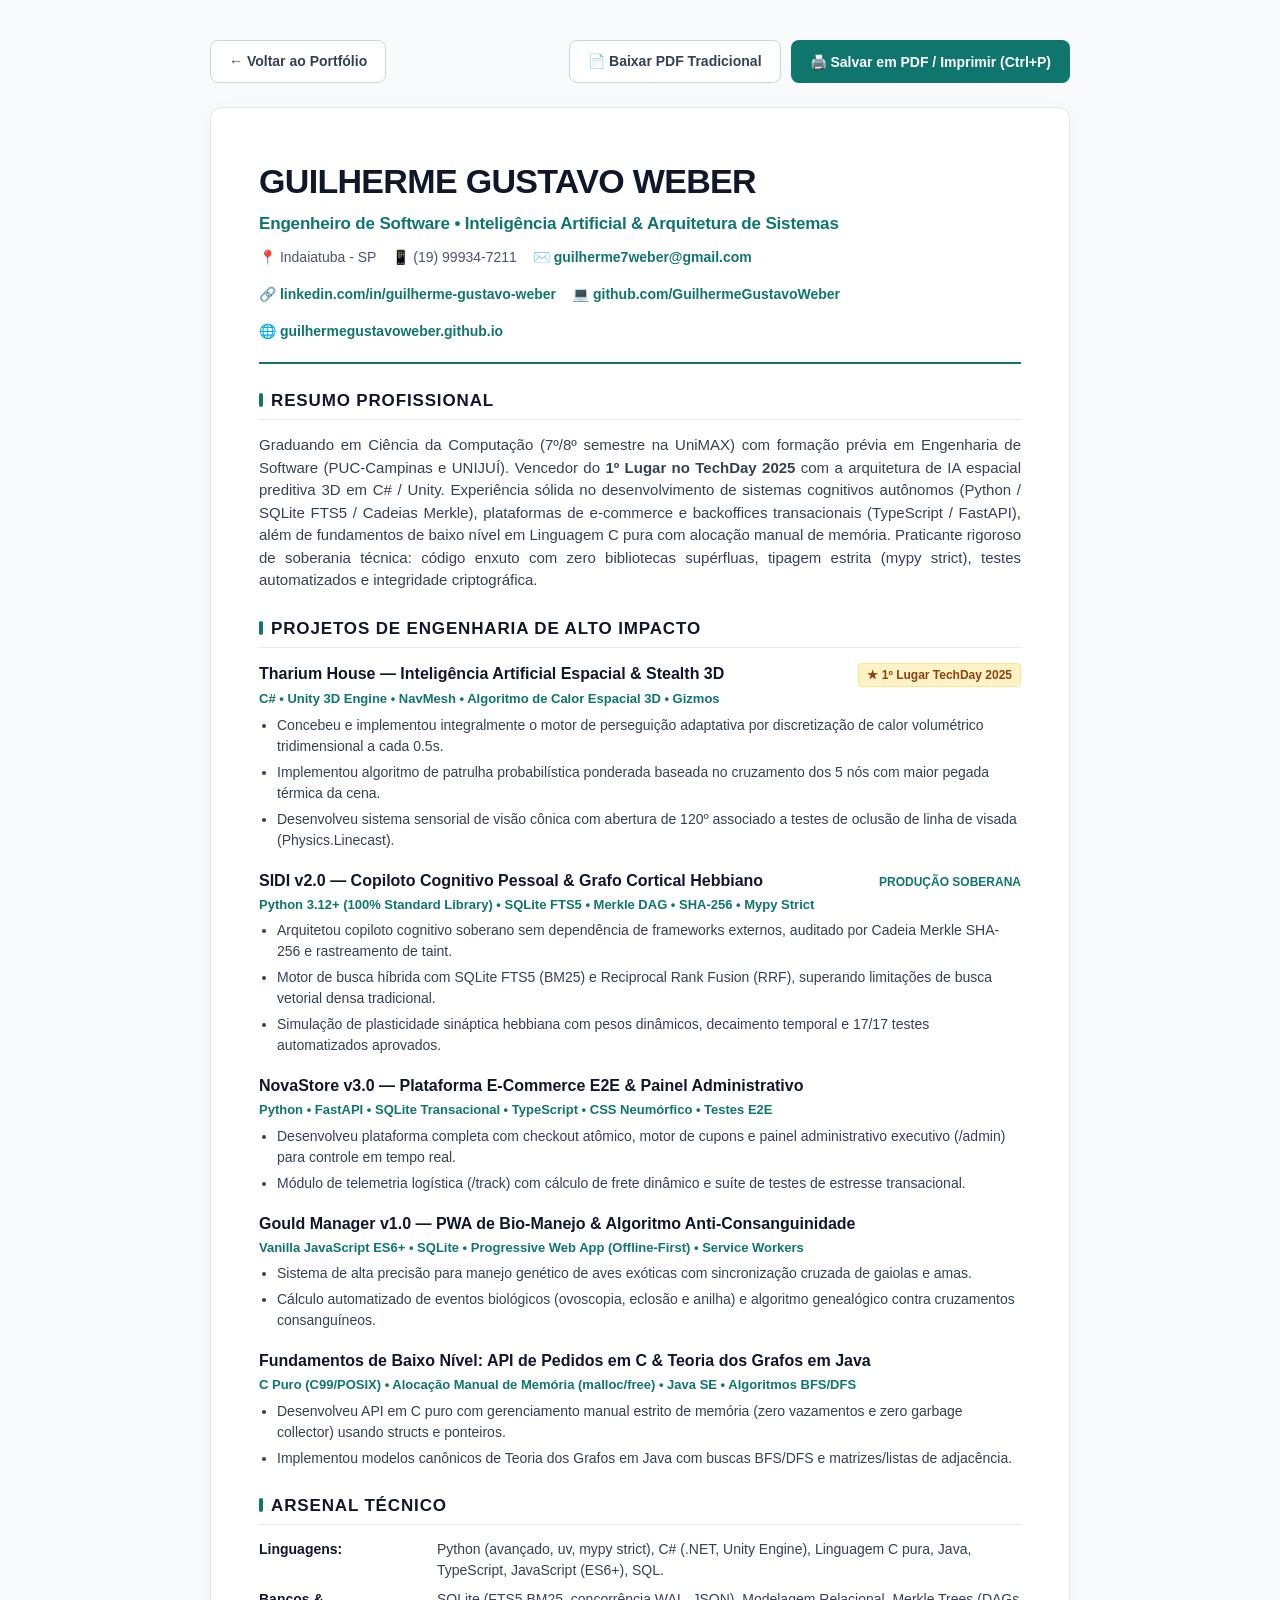
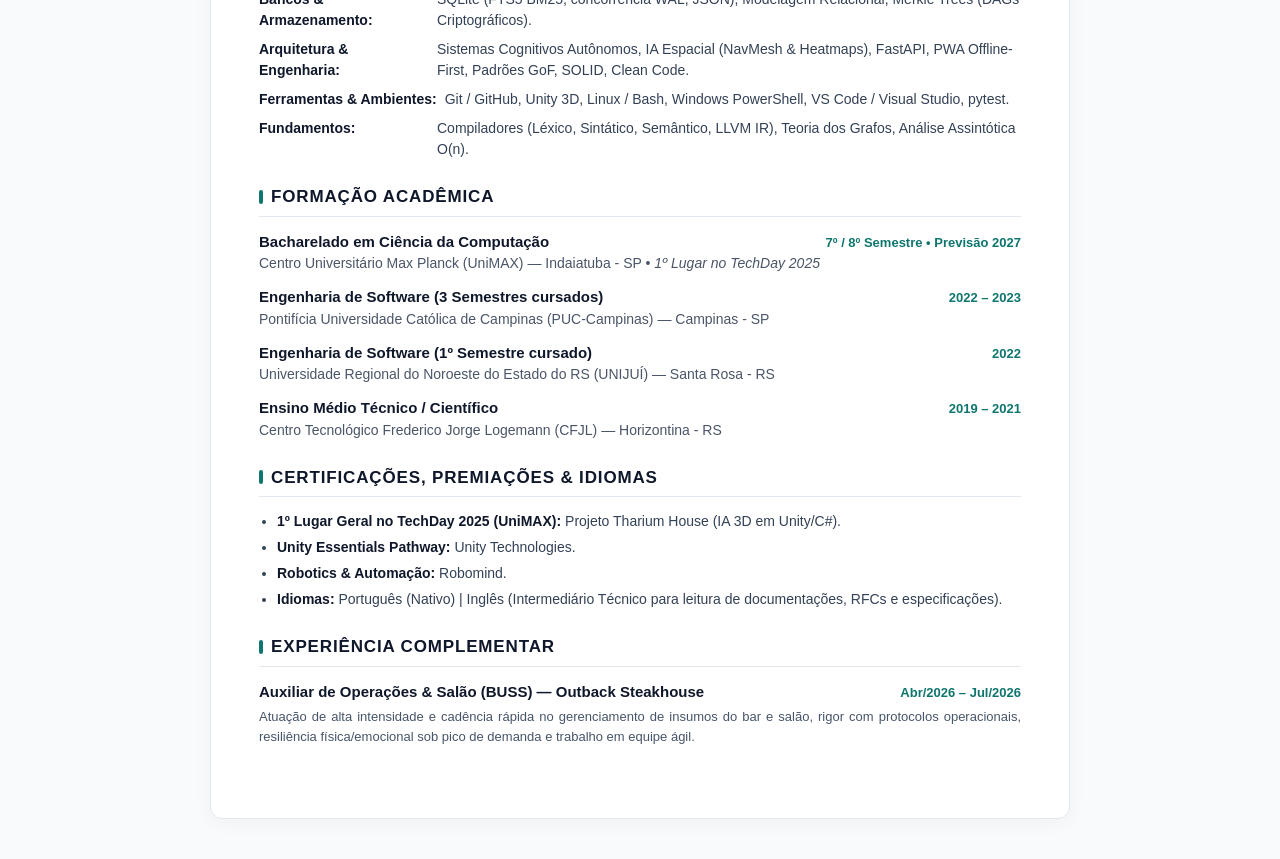
==== curriculo.html @ ae80f84c "feat(cv): alinhar dados academicos formais, adicionar curriculo A4 e dossie executivo" ====
<!DOCTYPE html>
<html lang="pt-BR">
<head>
  <meta charset="UTF-8">
  <meta name="viewport" content="width=device-width, initial-scale=1.0">
  <title>Currículo Técnico — Guilherme Gustavo Weber</title>
  <style>
    :root {
      --bg: #ffffff;
      --text: #1a202c;
      --text-muted: #4a5568;
      --border: #e2e8f0;
      --accent: #0f766e;
      --accent-light: #f0fdfa;
      --tag-bg: #f1f5f9;
      --tag-border: #cbd5e1;
      --tag-text: #334155;
    }

    * {
      box-sizing: border-box;
      margin: 0;
      padding: 0;
    }

    body {
      background: #f8fafc;
      color: var(--text);
      font-family: -apple-system, BlinkMacSystemFont, "Segoe UI", Roboto, "Helvetica Neue", Arial, sans-serif;
      line-height: 1.5;
      padding: 40px 20px;
    }

    .no-print-bar {
      max-width: 860px;
      margin: 0 auto 24px auto;
      display: flex;
      justify-content: space-between;
      align-items: center;
      gap: 12px;
      flex-wrap: wrap;
    }

    .btn {
      display: inline-flex;
      align-items: center;
      gap: 8px;
      padding: 10px 18px;
      border-radius: 8px;
      font-size: 0.875rem;
      font-weight: 600;
      text-decoration: none;
      cursor: pointer;
      border: 1px solid transparent;
      transition: all 0.2s ease;
    }

    .btn-primary {
      background: var(--accent);
      color: #ffffff;
    }

    .btn-primary:hover {
      background: #0d5f58;
    }

    .btn-secondary {
      background: #ffffff;
      border-color: #cbd5e1;
      color: #334155;
    }

    .btn-secondary:hover {
      background: #f1f5f9;
    }

    .cv-container {
      max-width: 860px;
      margin: 0 auto;
      background: #ffffff;
      padding: 48px;
      border-radius: 12px;
      border: 1px solid var(--border);
      box-shadow: 0 4px 20px rgba(0, 0, 0, 0.04);
    }

    header {
      border-bottom: 2px solid var(--accent);
      padding-bottom: 20px;
      margin-bottom: 24px;
    }

    h1 {
      font-size: 2.125rem;
      letter-spacing: -0.02em;
      color: #0f172a;
      font-weight: 800;
      text-transform: uppercase;
    }

    .role-title {
      font-size: 1.0625rem;
      font-weight: 700;
      color: var(--accent);
      margin-top: 4px;
      letter-spacing: -0.01em;
    }

    .contact-bar {
      display: flex;
      flex-wrap: wrap;
      gap: 16px;
      font-size: 0.875rem;
      color: var(--text-muted);
      margin-top: 10px;
    }

    .contact-bar a {
      color: var(--accent);
      text-decoration: none;
      font-weight: 600;
    }

    .contact-bar a:hover {
      text-decoration: underline;
    }

    section {
      margin-bottom: 24px;
    }

    h2 {
      font-size: 1.0625rem;
      text-transform: uppercase;
      letter-spacing: 0.05em;
      color: #0f172a;
      border-bottom: 1px solid var(--border);
      padding-bottom: 6px;
      margin-bottom: 14px;
      display: flex;
      align-items: center;
      gap: 8px;
    }

    h2::before {
      content: "";
      display: inline-block;
      width: 4px;
      height: 14px;
      background: var(--accent);
      border-radius: 2px;
    }

    p {
      font-size: 0.9375rem;
      color: #334155;
      text-align: justify;
    }

    .project-card {
      margin-bottom: 18px;
    }

    .project-card:last-child {
      margin-bottom: 0;
    }

    .project-head {
      display: flex;
      justify-content: space-between;
      align-items: baseline;
      flex-wrap: wrap;
      gap: 6px;
    }

    .project-title {
      font-size: 1rem;
      font-weight: 700;
      color: #0f172a;
    }

    .project-badge {
      font-size: 0.75rem;
      font-weight: 700;
      background: #fef3c7;
      color: #92400e;
      border: 1px solid #fde68a;
      padding: 2px 8px;
      border-radius: 4px;
    }

    .project-tech {
      font-size: 0.8125rem;
      color: var(--accent);
      font-weight: 600;
      margin-top: 2px;
      margin-bottom: 6px;
    }

    ul.bullets {
      padding-left: 18px;
      font-size: 0.875rem;
      color: #334155;
      display: flex;
      flex-direction: column;
      gap: 5px;
    }

    ul.bullets li strong {
      color: #0f172a;
    }

    .skills-block {
      display: flex;
      flex-direction: column;
      gap: 8px;
      font-size: 0.875rem;
    }

    .skills-row {
      display: flex;
      gap: 8px;
    }

    .skills-label {
      min-width: 170px;
      font-weight: 700;
      color: #0f172a;
    }

    .skills-val {
      color: #334155;
    }

    .timeline-item {
      margin-bottom: 12px;
    }

    .timeline-item:last-child {
      margin-bottom: 0;
    }

    .timeline-head {
      display: flex;
      justify-content: space-between;
      align-items: baseline;
      flex-wrap: wrap;
    }

    .timeline-title {
      font-size: 0.9375rem;
      font-weight: 700;
      color: #0f172a;
    }

    .timeline-period {
      font-size: 0.8125rem;
      font-weight: 600;
      color: var(--accent);
    }

    .timeline-sub {
      font-size: 0.875rem;
      color: var(--text-muted);
    }

    @media print {
      body {
        background: #ffffff;
        padding: 0;
      }
      .no-print-bar {
        display: none !important;
      }
      .cv-container {
        padding: 0;
        border: none;
        box-shadow: none;
        max-width: 100%;
      }
      a {
        text-decoration: none;
        color: #0f172a !important;
      }
      .project-card, .timeline-item {
        page-break-inside: avoid;
      }
    }
  </style>
</head>
<body>

  <!-- Barra de Ações (Oculta na Impressão) -->
  <div class="no-print-bar">
    <a href="index.html" class="btn btn-secondary">
      <span>← Voltar ao Portfólio</span>
    </a>
    <div style="display: flex; gap: 10px;">
      <a href="curriculo-guilherme-gustavo-weber.pdf" download class="btn btn-secondary">
        <span>📄 Baixar PDF Tradicional</span>
      </a>
      <button onclick="window.print()" class="btn btn-primary">
        <span>🖨️ Salvar em PDF / Imprimir (Ctrl+P)</span>
      </button>
    </div>
  </div>

  <main class="cv-container">
    <!-- Cabeçalho -->
    <header>
      <h1>Guilherme Gustavo Weber</h1>
      <div class="role-title">Engenheiro de Software • Inteligência Artificial & Arquitetura de Sistemas</div>
      <div class="contact-bar">
        <span>📍 Indaiatuba - SP</span>
        <span>📱 (19) 99934-7211</span>
        <span>✉️ <a href="mailto:guilherme7weber@gmail.com">guilherme7weber@gmail.com</a></span>
        <span>🔗 <a href="https://linkedin.com/in/guilherme-gustavo-weber/" target="_blank">linkedin.com/in/guilherme-gustavo-weber</a></span>
        <span>💻 <a href="https://github.com/GuilhermeGustavoWeber" target="_blank">github.com/GuilhermeGustavoWeber</a></span>
        <span>🌐 <a href="https://guilhermegustavoweber.github.io" target="_blank">guilhermegustavoweber.github.io</a></span>
      </div>
    </header>

    <!-- Resumo Técnico -->
    <section>
      <h2>Resumo Profissional</h2>
      <p>
        Graduando em Ciência da Computação (7º/8º semestre na UniMAX) com formação prévia em Engenharia de Software (PUC-Campinas e UNIJUÍ). Vencedor do <strong>1º Lugar no TechDay 2025</strong> com a arquitetura de IA espacial preditiva 3D em C# / Unity. Experiência sólida no desenvolvimento de sistemas cognitivos autônomos (Python / SQLite FTS5 / Cadeias Merkle), plataformas de e-commerce e backoffices transacionais (TypeScript / FastAPI), além de fundamentos de baixo nível em Linguagem C pura com alocação manual de memória. Praticante rigoroso de soberania técnica: código enxuto com zero bibliotecas supérfluas, tipagem estrita (mypy strict), testes automatizados e integridade criptográfica.
      </p>
    </section>

    <!-- Projetos de Destaque -->
    <section>
      <h2>Projetos de Engenharia de Alto Impacto</h2>

      <!-- 1. Tharium House -->
      <div class="project-card">
        <div class="project-head">
          <div class="project-title">Tharium House — Inteligência Artificial Espacial & Stealth 3D</div>
          <span class="project-badge">★ 1º Lugar TechDay 2025</span>
        </div>
        <div class="project-tech">C# • Unity 3D Engine • NavMesh • Algoritmo de Calor Espacial 3D • Gizmos</div>
        <ul class="bullets">
          <li>Concebeu e implementou integralmente o motor de perseguição adaptativa por discretização de calor volumétrico tridimensional a cada 0.5s.</li>
          <li>Implementou algoritmo de patrulha probabilística ponderada baseada no cruzamento dos 5 nós com maior pegada térmica da cena.</li>
          <li>Desenvolveu sistema sensorial de visão cônica com abertura de 120º associado a testes de oclusão de linha de visada (Physics.Linecast).</li>
        </ul>
      </div>

      <!-- 2. SIDI v2.0 -->
      <div class="project-card">
        <div class="project-head">
          <div class="project-title">SIDI v2.0 — Copiloto Cognitivo Pessoal & Grafo Cortical Hebbiano</div>
          <span style="font-size: 0.75rem; font-weight: 700; color: var(--accent);">PRODUÇÃO SOBERANA</span>
        </div>
        <div class="project-tech">Python 3.12+ (100% Standard Library) • SQLite FTS5 • Merkle DAG • SHA-256 • Mypy Strict</div>
        <ul class="bullets">
          <li>Arquitetou copiloto cognitivo soberano sem dependência de frameworks externos, auditado por Cadeia Merkle SHA-256 e rastreamento de taint.</li>
          <li>Motor de busca híbrida com SQLite FTS5 (BM25) e Reciprocal Rank Fusion (RRF), superando limitações de busca vetorial densa tradicional.</li>
          <li>Simulação de plasticidade sináptica hebbiana com pesos dinâmicos, decaimento temporal e 17/17 testes automatizados aprovados.</li>
        </ul>
      </div>

      <!-- 3. NovaStore v3.0 -->
      <div class="project-card">
        <div class="project-head">
          <div class="project-title">NovaStore v3.0 — Plataforma E-Commerce E2E & Painel Administrativo</div>
        </div>
        <div class="project-tech">Python • FastAPI • SQLite Transacional • TypeScript • CSS Neumórfico • Testes E2E</div>
        <ul class="bullets">
          <li>Desenvolveu plataforma completa com checkout atômico, motor de cupons e painel administrativo executivo (/admin) para controle em tempo real.</li>
          <li>Módulo de telemetria logística (/track) com cálculo de frete dinâmico e suíte de testes de estresse transacional.</li>
        </ul>
      </div>

      <!-- 4. Gould Manager v1.0 -->
      <div class="project-card">
        <div class="project-head">
          <div class="project-title">Gould Manager v1.0 — PWA de Bio-Manejo & Algoritmo Anti-Consanguinidade</div>
        </div>
        <div class="project-tech">Vanilla JavaScript ES6+ • SQLite • Progressive Web App (Offline-First) • Service Workers</div>
        <ul class="bullets">
          <li>Sistema de alta precisão para manejo genético de aves exóticas com sincronização cruzada de gaiolas e amas.</li>
          <li>Cálculo automatizado de eventos biológicos (ovoscopia, eclosão e anilha) e algoritmo genealógico contra cruzamentos consanguíneos.</li>
        </ul>
      </div>

      <!-- 5. API em C e Grafos -->
      <div class="project-card">
        <div class="project-head">
          <div class="project-title">Fundamentos de Baixo Nível: API de Pedidos em C & Teoria dos Grafos em Java</div>
        </div>
        <div class="project-tech">C Puro (C99/POSIX) • Alocação Manual de Memória (malloc/free) • Java SE • Algoritmos BFS/DFS</div>
        <ul class="bullets">
          <li>Desenvolveu API em C puro com gerenciamento manual estrito de memória (zero vazamentos e zero garbage collector) usando structs e ponteiros.</li>
          <li>Implementou modelos canônicos de Teoria dos Grafos em Java com buscas BFS/DFS e matrizes/listas de adjacência.</li>
        </ul>
      </div>
    </section>

    <!-- Arsenal Técnico -->
    <section>
      <h2>Arsenal Técnico</h2>
      <div class="skills-block">
        <div class="skills-row">
          <div class="skills-label">Linguagens:</div>
          <div class="skills-val">Python (avançado, uv, mypy strict), C# (.NET, Unity Engine), Linguagem C pura, Java, TypeScript, JavaScript (ES6+), SQL.</div>
        </div>
        <div class="skills-row">
          <div class="skills-label">Bancos & Armazenamento:</div>
          <div class="skills-val">SQLite (FTS5 BM25, concorrência WAL, JSON), Modelagem Relacional, Merkle Trees (DAGs Criptográficos).</div>
        </div>
        <div class="skills-row">
          <div class="skills-label">Arquitetura & Engenharia:</div>
          <div class="skills-val">Sistemas Cognitivos Autônomos, IA Espacial (NavMesh & Heatmaps), FastAPI, PWA Offline-First, Padrões GoF, SOLID, Clean Code.</div>
        </div>
        <div class="skills-row">
          <div class="skills-label">Ferramentas & Ambientes:</div>
          <div class="skills-val">Git / GitHub, Unity 3D, Linux / Bash, Windows PowerShell, VS Code / Visual Studio, pytest.</div>
        </div>
        <div class="skills-row">
          <div class="skills-label">Fundamentos:</div>
          <div class="skills-val">Compiladores (Léxico, Sintático, Semântico, LLVM IR), Teoria dos Grafos, Análise Assintótica O(n).</div>
        </div>
      </div>
    </section>

    <!-- Formação Acadêmica -->
    <section>
      <h2>Formação Acadêmica</h2>
      <div class="timeline-item">
        <div class="timeline-head">
          <div class="timeline-title">Bacharelado em Ciência da Computação</div>
          <div class="timeline-period">7º / 8º Semestre • Previsão 2027</div>
        </div>
        <div class="timeline-sub">Centro Universitário Max Planck (UniMAX) — Indaiatuba - SP • <em>1º Lugar no TechDay 2025</em></div>
      </div>

      <div class="timeline-item">
        <div class="timeline-head">
          <div class="timeline-title">Engenharia de Software (3 Semestres cursados)</div>
          <div class="timeline-period">2022 – 2023</div>
        </div>
        <div class="timeline-sub">Pontifícia Universidade Católica de Campinas (PUC-Campinas) — Campinas - SP</div>
      </div>

      <div class="timeline-item">
        <div class="timeline-head">
          <div class="timeline-title">Engenharia de Software (1º Semestre cursado)</div>
          <div class="timeline-period">2022</div>
        </div>
        <div class="timeline-sub">Universidade Regional do Noroeste do Estado do RS (UNIJUÍ) — Santa Rosa - RS</div>
      </div>

      <div class="timeline-item">
        <div class="timeline-head">
          <div class="timeline-title">Ensino Médio Técnico / Científico</div>
          <div class="timeline-period">2019 – 2021</div>
        </div>
        <div class="timeline-sub">Centro Tecnológico Frederico Jorge Logemann (CFJL) — Horizontina - RS</div>
      </div>
    </section>

    <!-- Certificações & Idiomas -->
    <section>
      <h2>Certificações, Premiações & Idiomas</h2>
      <ul class="bullets">
        <li><strong>1º Lugar Geral no TechDay 2025 (UniMAX):</strong> Projeto Tharium House (IA 3D em Unity/C#).</li>
        <li><strong>Unity Essentials Pathway:</strong> Unity Technologies.</li>
        <li><strong>Robotics & Automação:</strong> Robomind.</li>
        <li><strong>Idiomas:</strong> Português (Nativo) | Inglês (Intermediário Técnico para leitura de documentações, RFCs e especificações).</li>
      </ul>
    </section>

    <!-- Experiência Complementar -->
    <section>
      <h2>Experiência Complementar</h2>
      <div class="timeline-item">
        <div class="timeline-head">
          <div class="timeline-title">Auxiliar de Operações & Salão (BUSS) — Outback Steakhouse</div>
          <div class="timeline-period">Abr/2026 – Jul/2026</div>
        </div>
        <p style="font-size: 0.8125rem; color: #475569; margin-top: 4px;">
          Atuação de alta intensidade e cadência rápida no gerenciamento de insumos do bar e salão, rigor com protocolos operacionais, resiliência física/emocional sob pico de demanda e trabalho em equipe ágil.
        </p>
      </div>
    </section>
  </main>

</body>
</html>
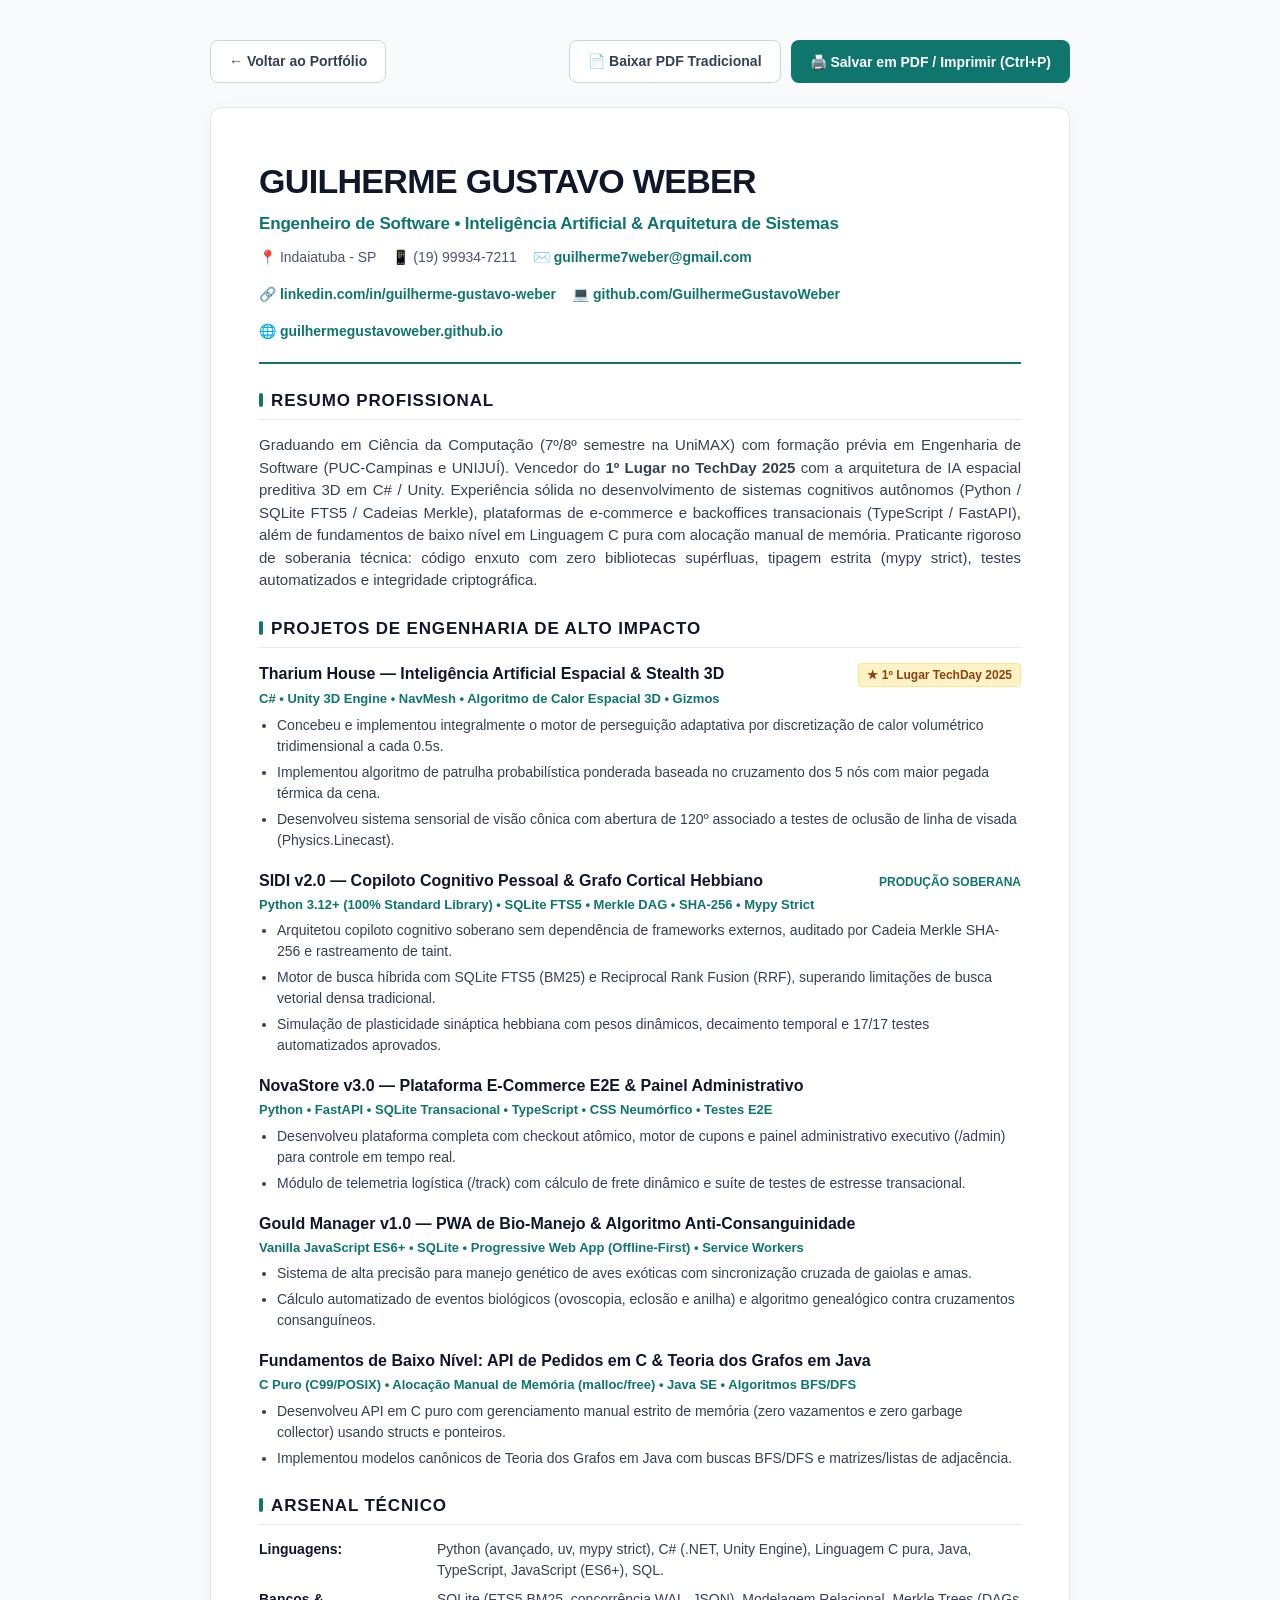
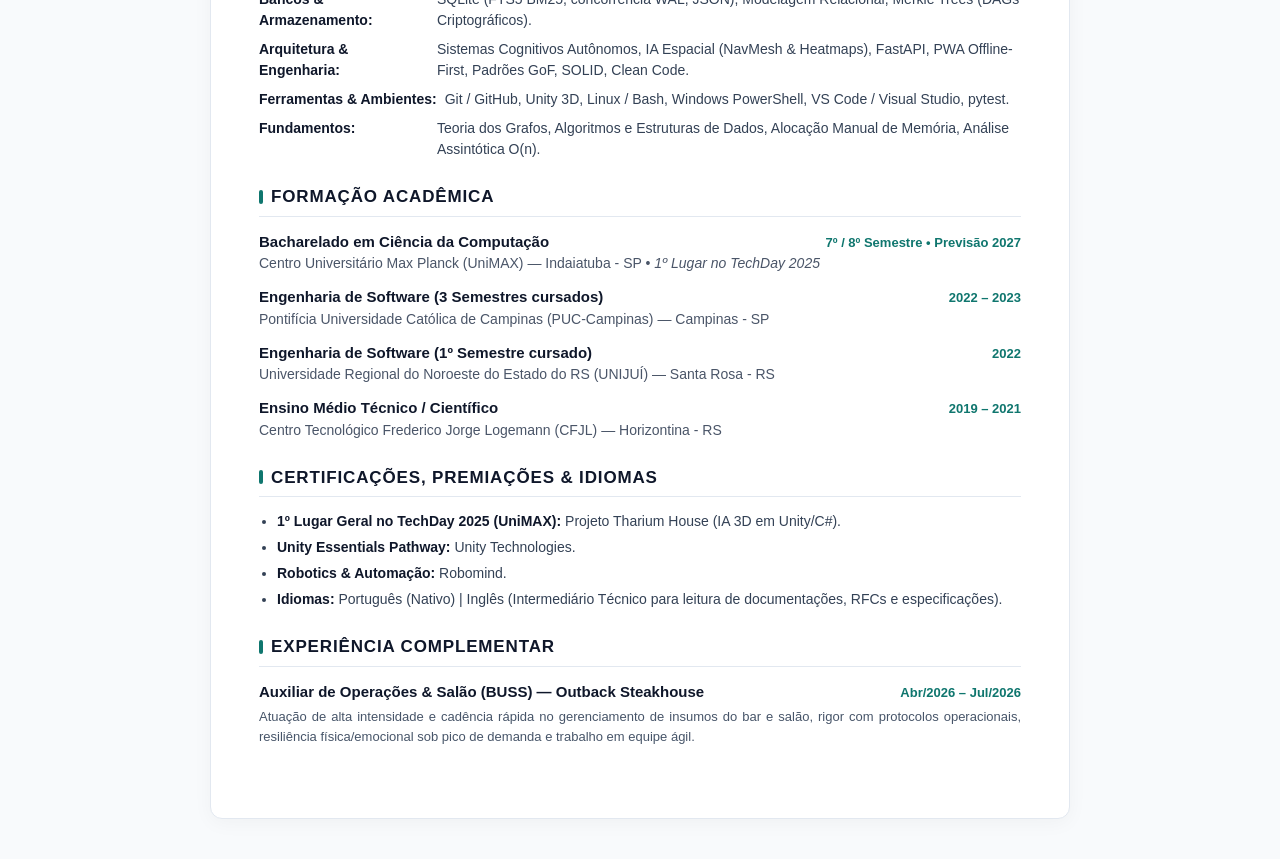
==== commit f1041f18: "fix(academic): remover mencoes a compiladores e alinhar timeline de graduacao" ====
--- a/curriculo.html
+++ b/curriculo.html
@@ -419,7 +419,7 @@
         </div>
         <div class="skills-row">
           <div class="skills-label">Fundamentos:</div>
-          <div class="skills-val">Compiladores (Léxico, Sintático, Semântico, LLVM IR), Teoria dos Grafos, Análise Assintótica O(n).</div>
+          <div class="skills-val">Teoria dos Grafos, Algoritmos e Estruturas de Dados, Alocação Manual de Memória, Análise Assintótica O(n).</div>
         </div>
       </div>
     </section>
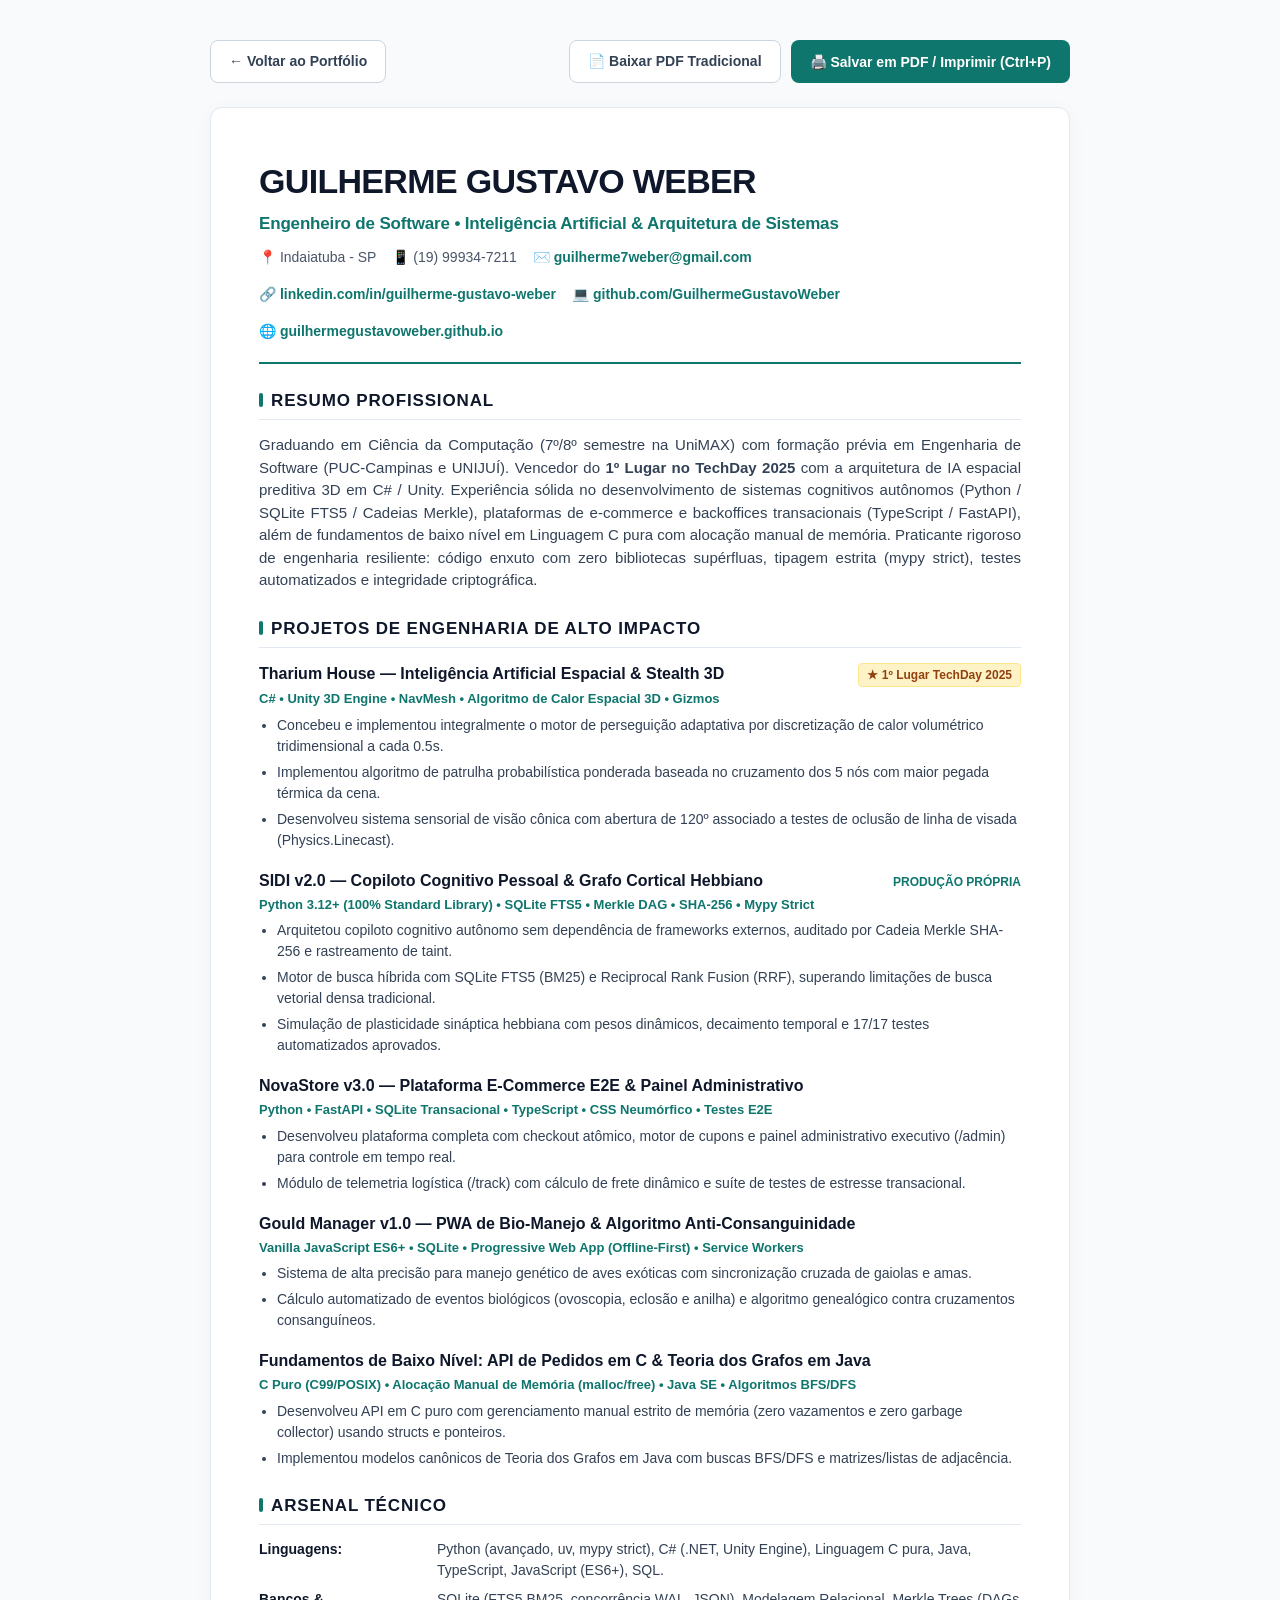
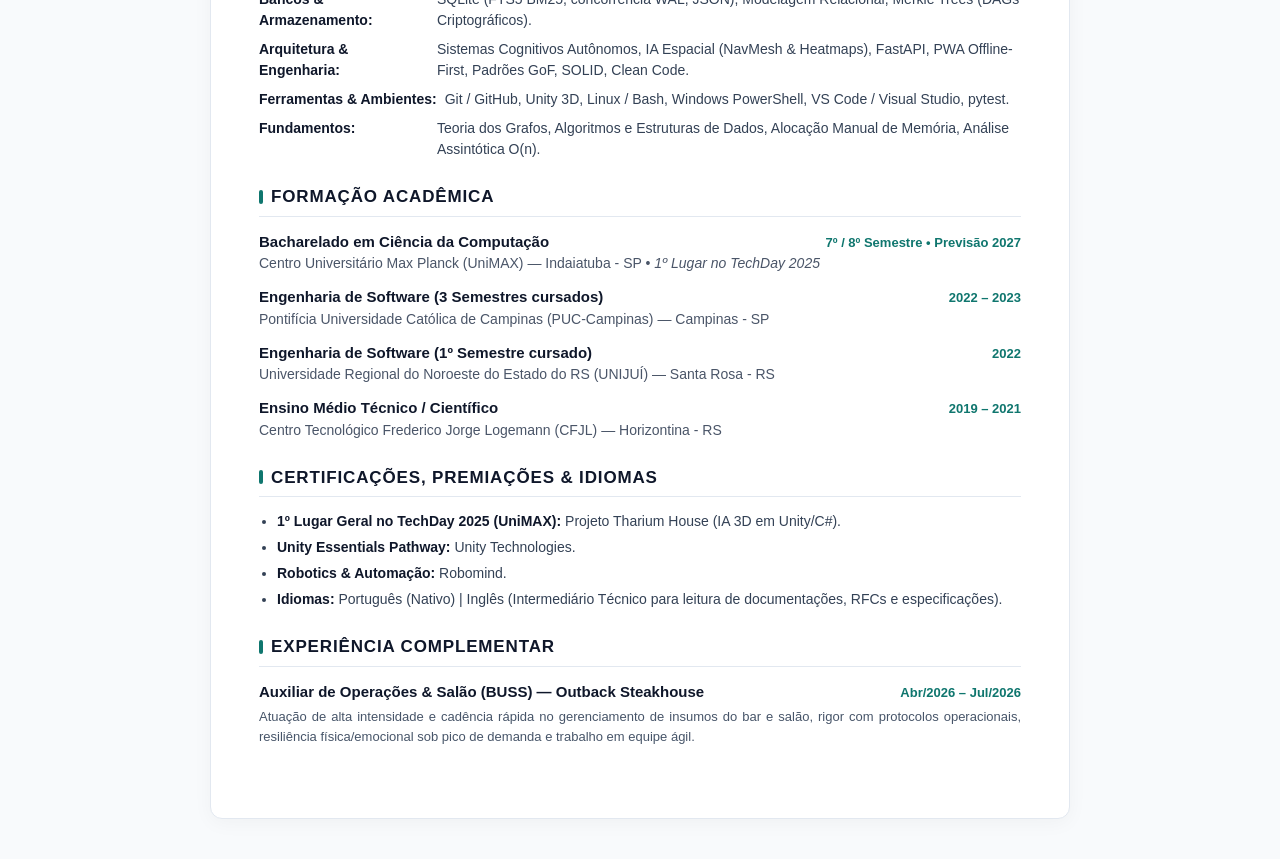
==== commit 128a51b4: "docs: remove soberano references across portfolio and resume" ====
--- a/curriculo.html
+++ b/curriculo.html
@@ -324,7 +324,7 @@
     <section>
       <h2>Resumo Profissional</h2>
       <p>
-        Graduando em Ciência da Computação (7º/8º semestre na UniMAX) com formação prévia em Engenharia de Software (PUC-Campinas e UNIJUÍ). Vencedor do <strong>1º Lugar no TechDay 2025</strong> com a arquitetura de IA espacial preditiva 3D em C# / Unity. Experiência sólida no desenvolvimento de sistemas cognitivos autônomos (Python / SQLite FTS5 / Cadeias Merkle), plataformas de e-commerce e backoffices transacionais (TypeScript / FastAPI), além de fundamentos de baixo nível em Linguagem C pura com alocação manual de memória. Praticante rigoroso de soberania técnica: código enxuto com zero bibliotecas supérfluas, tipagem estrita (mypy strict), testes automatizados e integridade criptográfica.
+        Graduando em Ciência da Computação (7º/8º semestre na UniMAX) com formação prévia em Engenharia de Software (PUC-Campinas e UNIJUÍ). Vencedor do <strong>1º Lugar no TechDay 2025</strong> com a arquitetura de IA espacial preditiva 3D em C# / Unity. Experiência sólida no desenvolvimento de sistemas cognitivos autônomos (Python / SQLite FTS5 / Cadeias Merkle), plataformas de e-commerce e backoffices transacionais (TypeScript / FastAPI), além de fundamentos de baixo nível em Linguagem C pura com alocação manual de memória. Praticante rigoroso de engenharia resiliente: código enxuto com zero bibliotecas supérfluas, tipagem estrita (mypy strict), testes automatizados e integridade criptográfica.
       </p>
     </section>
 
@@ -350,11 +350,11 @@
       <div class="project-card">
         <div class="project-head">
           <div class="project-title">SIDI v2.0 — Copiloto Cognitivo Pessoal & Grafo Cortical Hebbiano</div>
-          <span style="font-size: 0.75rem; font-weight: 700; color: var(--accent);">PRODUÇÃO SOBERANA</span>
+          <span style="font-size: 0.75rem; font-weight: 700; color: var(--accent);">PRODUÇÃO PRÓPRIA</span>
         </div>
         <div class="project-tech">Python 3.12+ (100% Standard Library) • SQLite FTS5 • Merkle DAG • SHA-256 • Mypy Strict</div>
         <ul class="bullets">
-          <li>Arquitetou copiloto cognitivo soberano sem dependência de frameworks externos, auditado por Cadeia Merkle SHA-256 e rastreamento de taint.</li>
+          <li>Arquitetou copiloto cognitivo autônomo sem dependência de frameworks externos, auditado por Cadeia Merkle SHA-256 e rastreamento de taint.</li>
           <li>Motor de busca híbrida com SQLite FTS5 (BM25) e Reciprocal Rank Fusion (RRF), superando limitações de busca vetorial densa tradicional.</li>
           <li>Simulação de plasticidade sináptica hebbiana com pesos dinâmicos, decaimento temporal e 17/17 testes automatizados aprovados.</li>
         </ul>
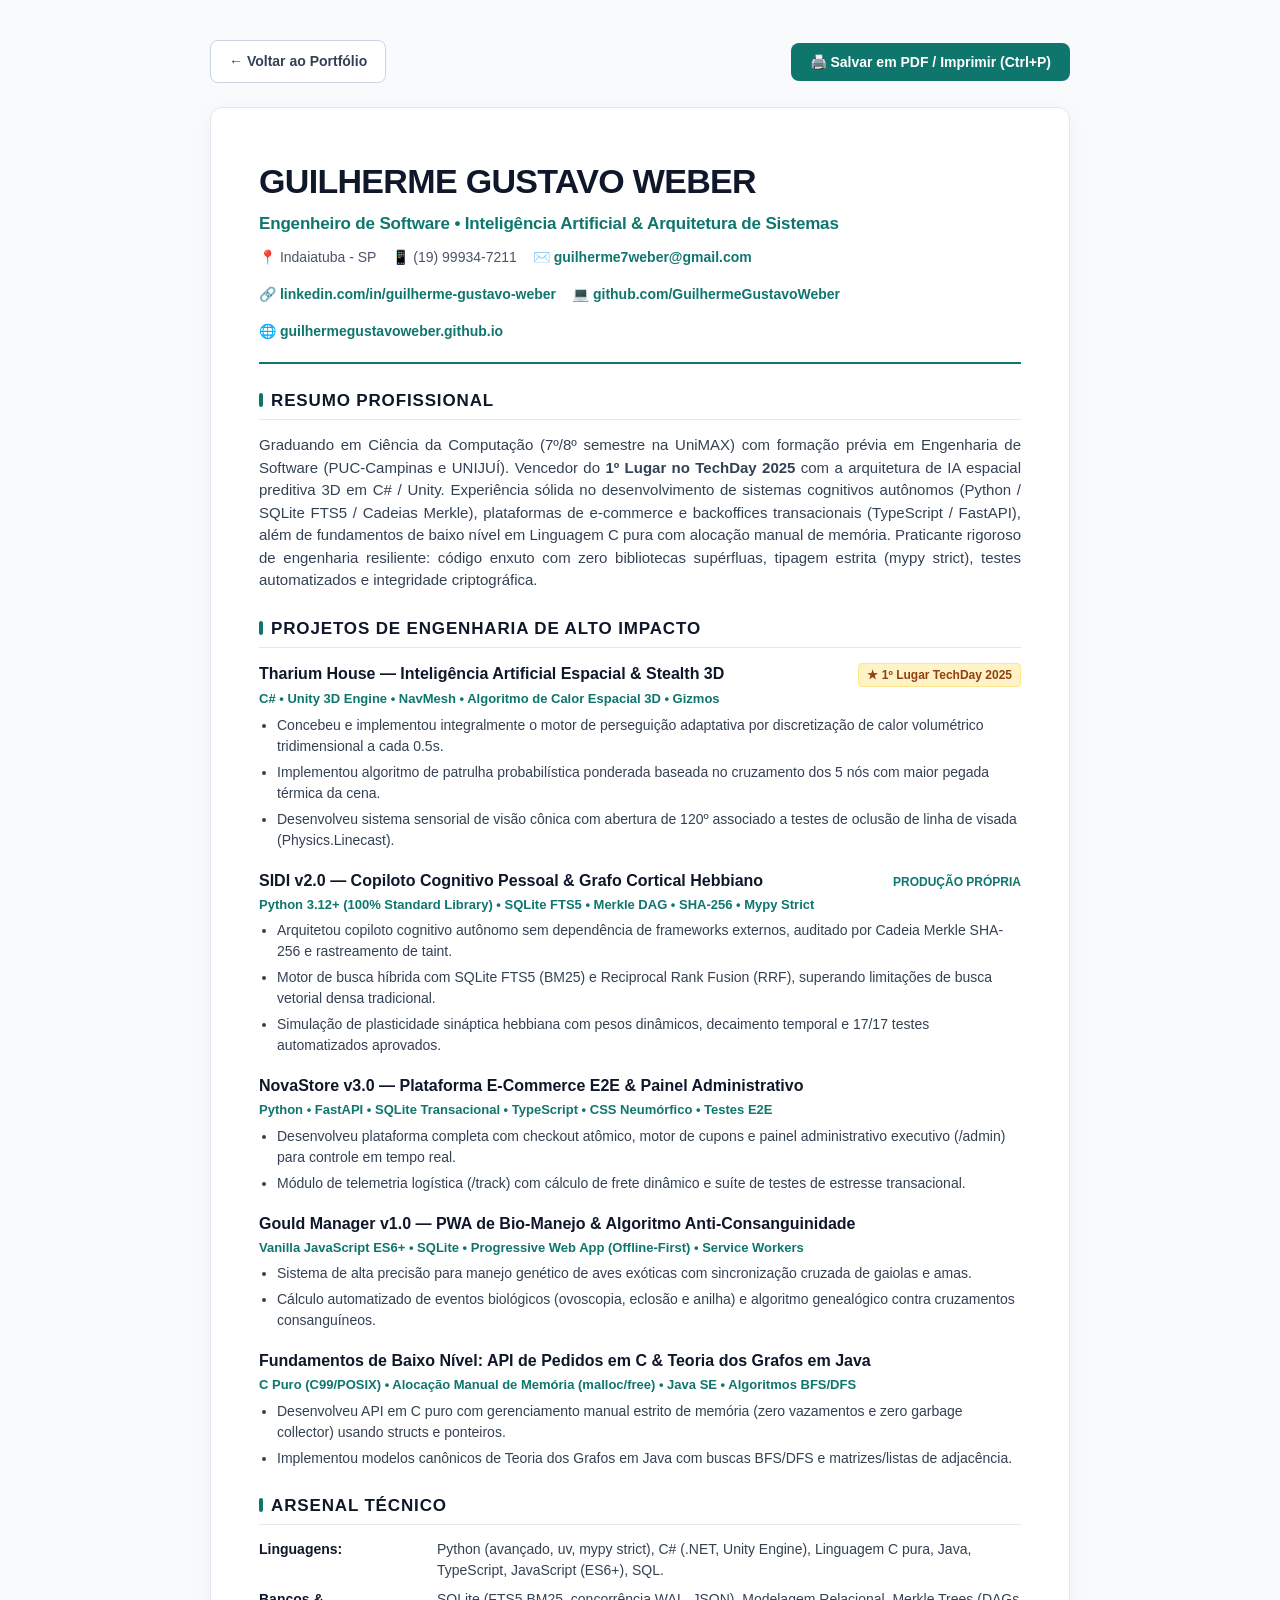
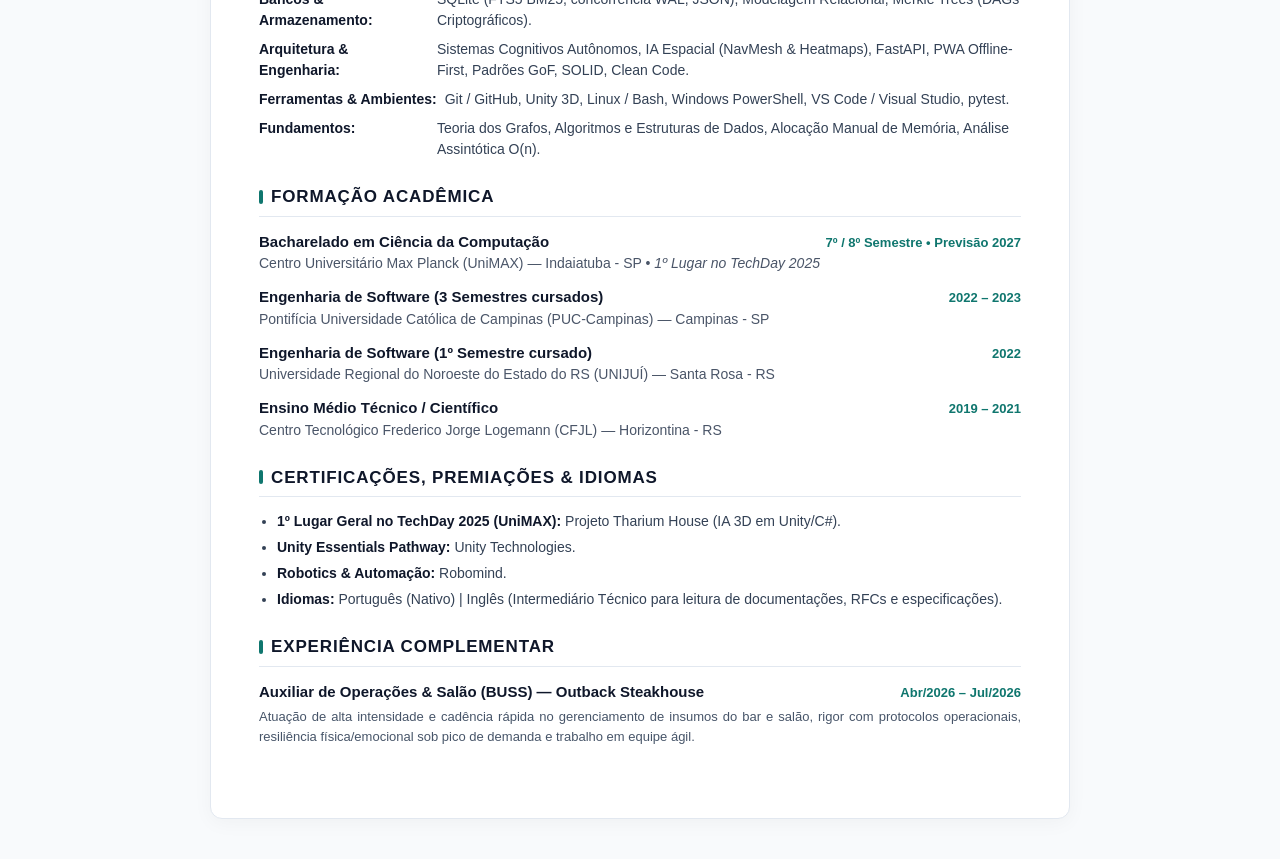
==== commit 92517a5d: "feat(cv): remover opcao de download do curriculo tradicional antigo" ====
--- a/curriculo.html
+++ b/curriculo.html
@@ -296,9 +296,6 @@
       <span>← Voltar ao Portfólio</span>
     </a>
     <div style="display: flex; gap: 10px;">
-      <a href="curriculo-guilherme-gustavo-weber.pdf" download class="btn btn-secondary">
-        <span>📄 Baixar PDF Tradicional</span>
-      </a>
       <button onclick="window.print()" class="btn btn-primary">
         <span>🖨️ Salvar em PDF / Imprimir (Ctrl+P)</span>
       </button>
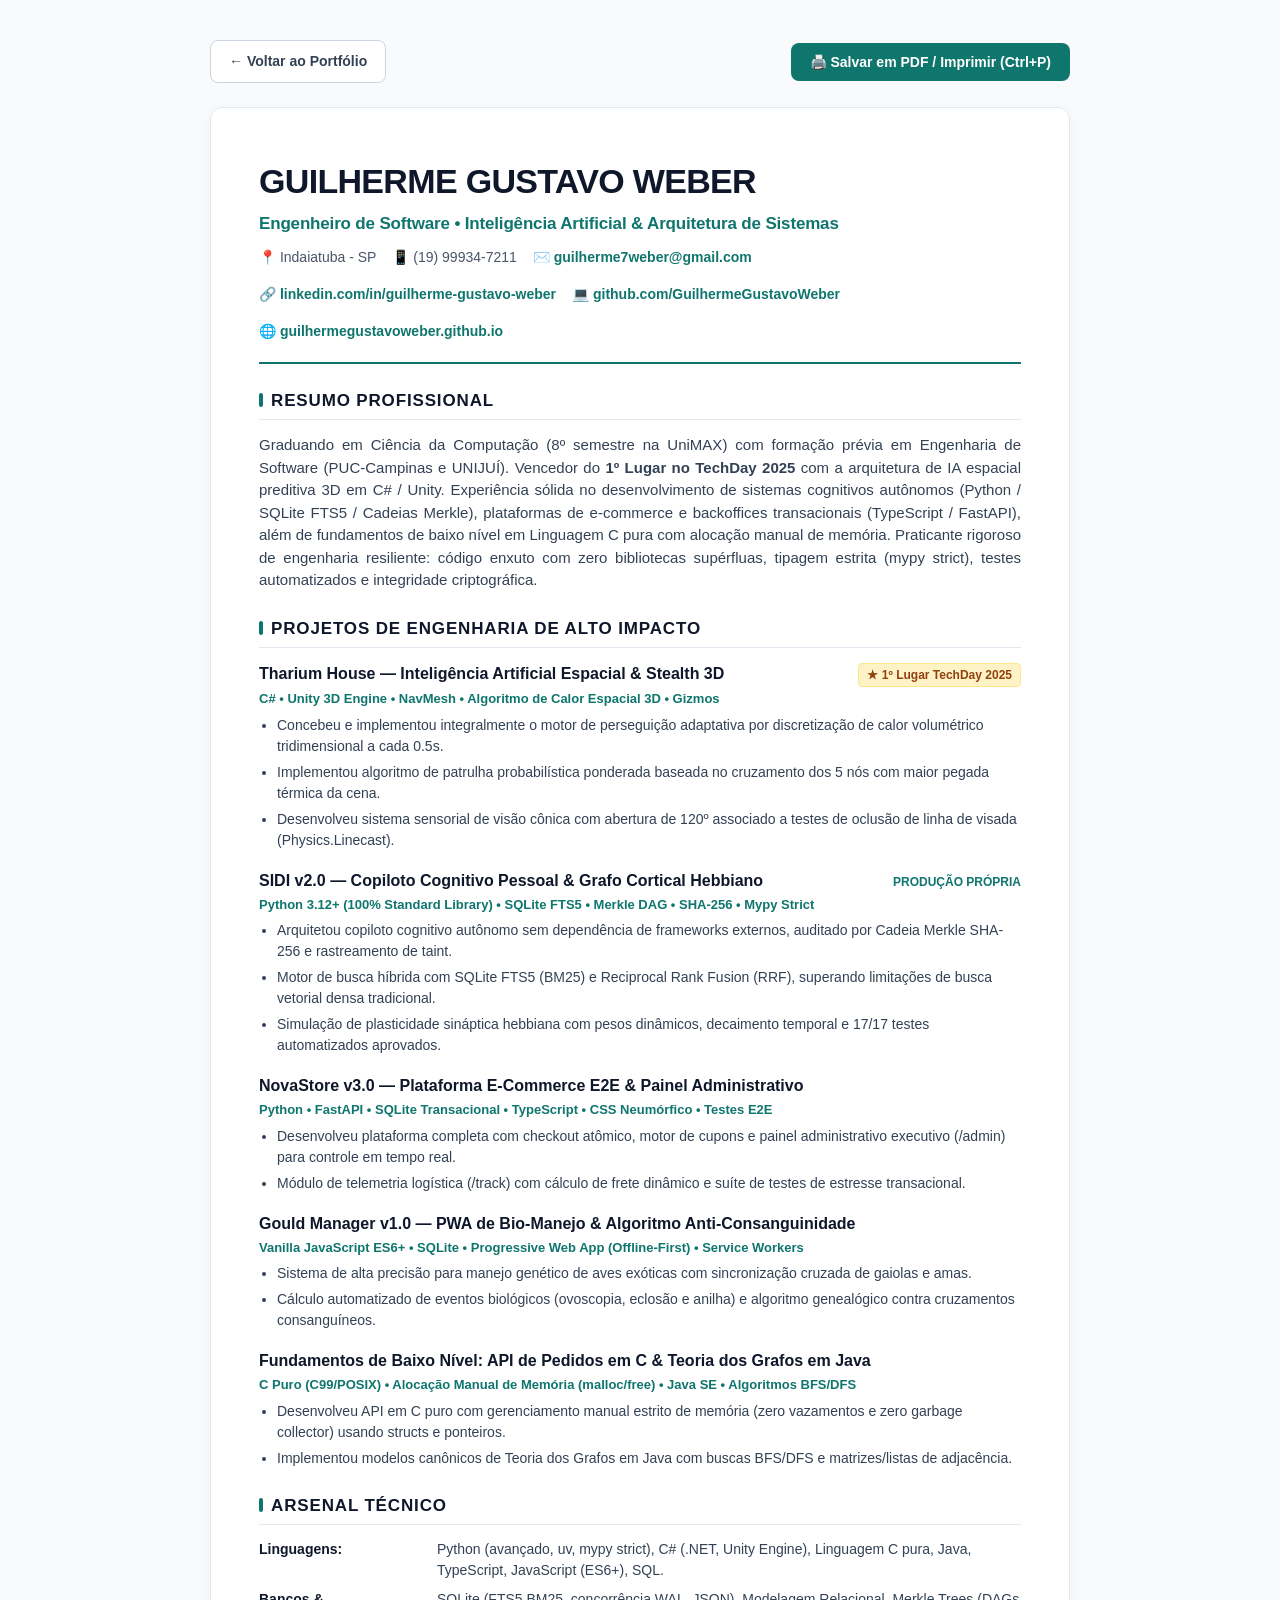
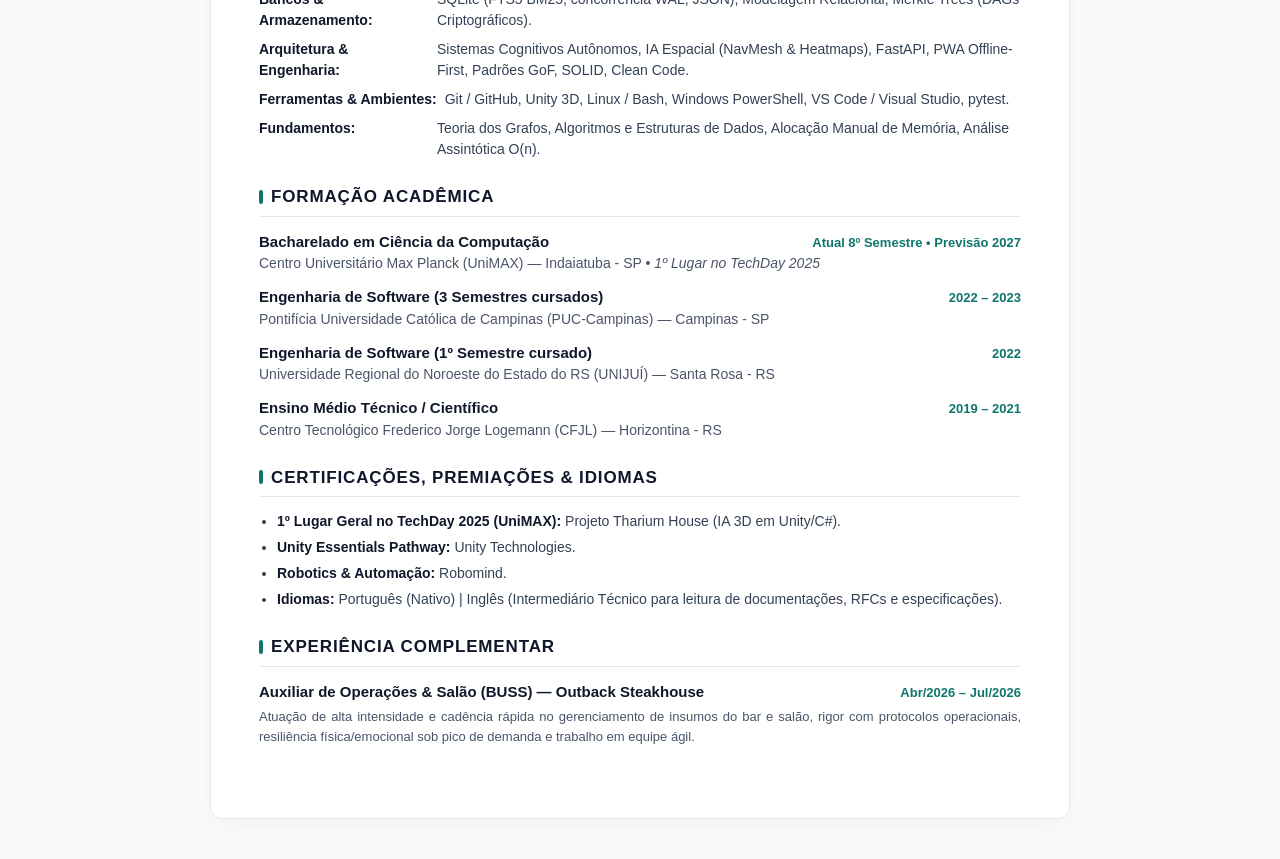
==== commit 477d759c: "fix(academic): atualizar status de graduacao para atual 8o semestre" ====
--- a/curriculo.html
+++ b/curriculo.html
@@ -321,7 +321,7 @@
     <section>
       <h2>Resumo Profissional</h2>
       <p>
-        Graduando em Ciência da Computação (7º/8º semestre na UniMAX) com formação prévia em Engenharia de Software (PUC-Campinas e UNIJUÍ). Vencedor do <strong>1º Lugar no TechDay 2025</strong> com a arquitetura de IA espacial preditiva 3D em C# / Unity. Experiência sólida no desenvolvimento de sistemas cognitivos autônomos (Python / SQLite FTS5 / Cadeias Merkle), plataformas de e-commerce e backoffices transacionais (TypeScript / FastAPI), além de fundamentos de baixo nível em Linguagem C pura com alocação manual de memória. Praticante rigoroso de engenharia resiliente: código enxuto com zero bibliotecas supérfluas, tipagem estrita (mypy strict), testes automatizados e integridade criptográfica.
+        Graduando em Ciência da Computação (8º semestre na UniMAX) com formação prévia em Engenharia de Software (PUC-Campinas e UNIJUÍ). Vencedor do <strong>1º Lugar no TechDay 2025</strong> com a arquitetura de IA espacial preditiva 3D em C# / Unity. Experiência sólida no desenvolvimento de sistemas cognitivos autônomos (Python / SQLite FTS5 / Cadeias Merkle), plataformas de e-commerce e backoffices transacionais (TypeScript / FastAPI), além de fundamentos de baixo nível em Linguagem C pura com alocação manual de memória. Praticante rigoroso de engenharia resiliente: código enxuto com zero bibliotecas supérfluas, tipagem estrita (mypy strict), testes automatizados e integridade criptográfica.
       </p>
     </section>
 
@@ -427,7 +427,7 @@
       <div class="timeline-item">
         <div class="timeline-head">
           <div class="timeline-title">Bacharelado em Ciência da Computação</div>
-          <div class="timeline-period">7º / 8º Semestre • Previsão 2027</div>
+          <div class="timeline-period">Atual 8º Semestre • Previsão 2027</div>
         </div>
         <div class="timeline-sub">Centro Universitário Max Planck (UniMAX) — Indaiatuba - SP • <em>1º Lugar no TechDay 2025</em></div>
       </div>
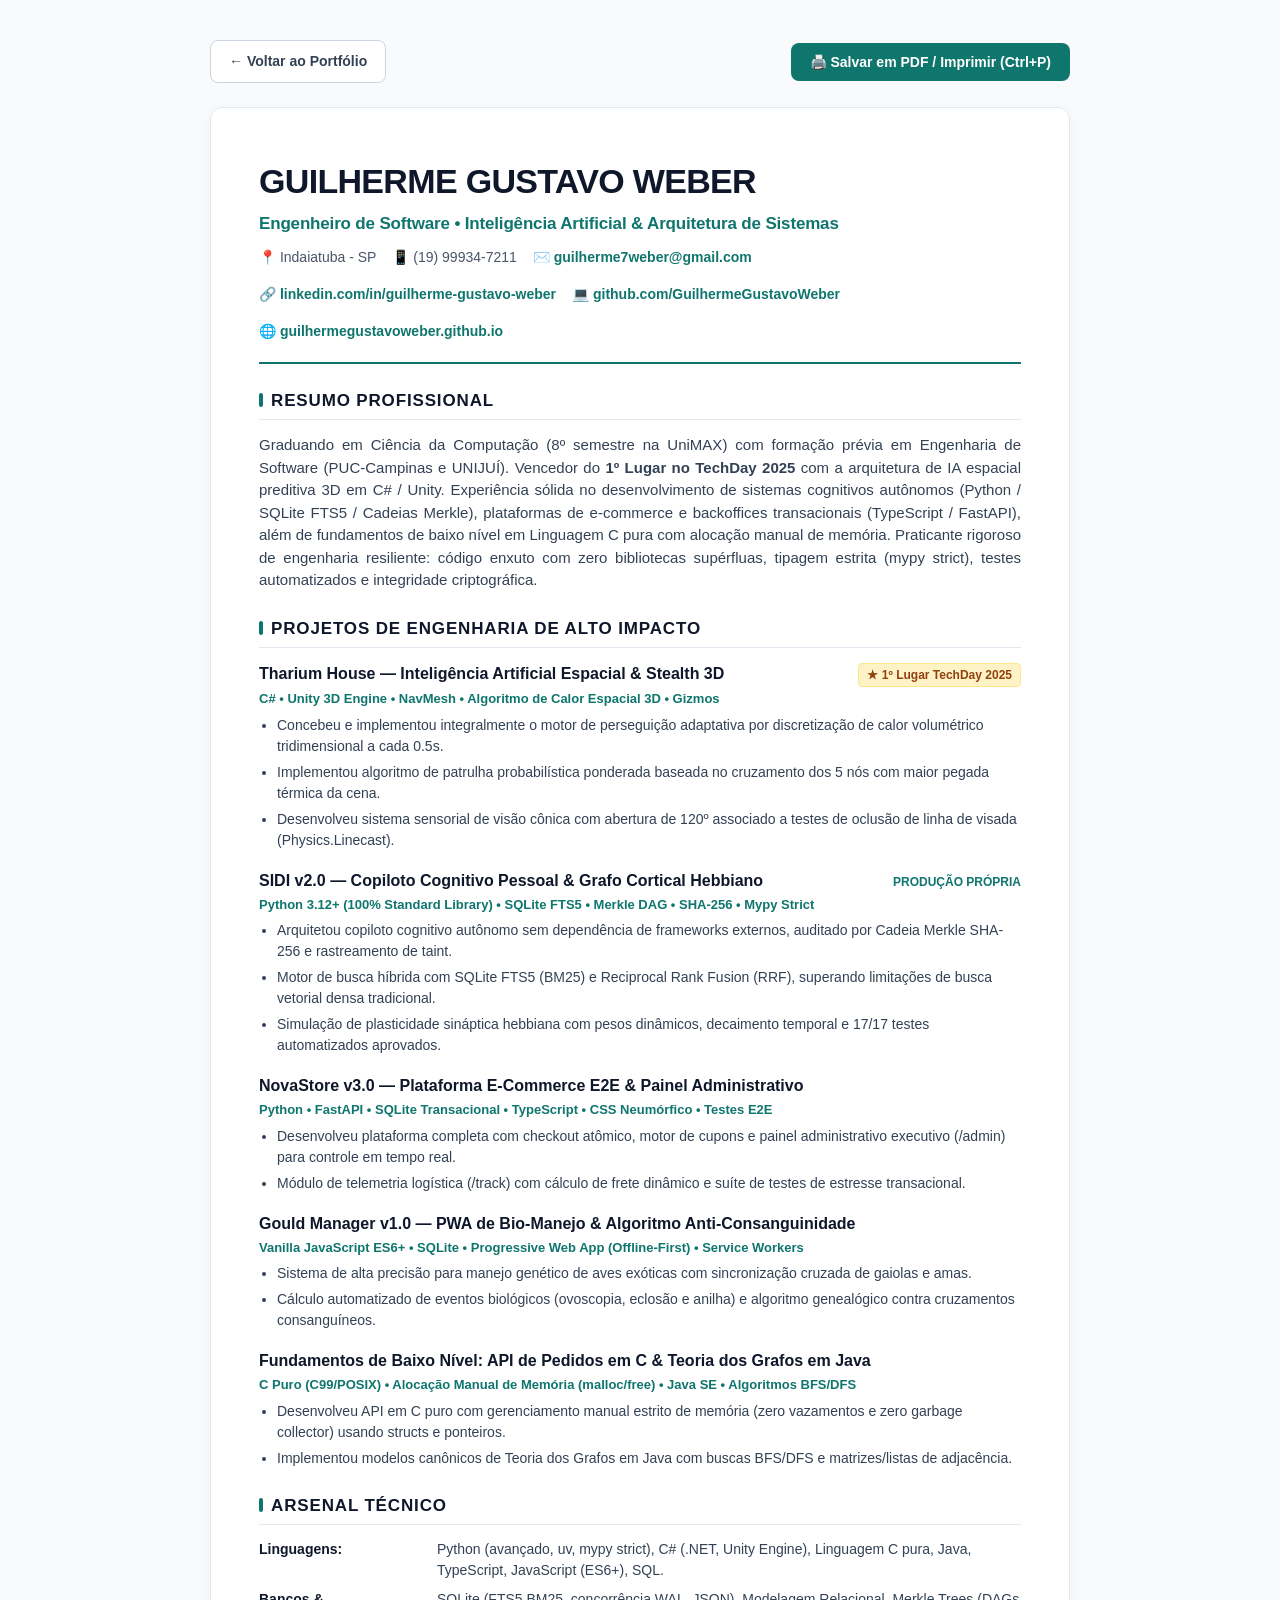
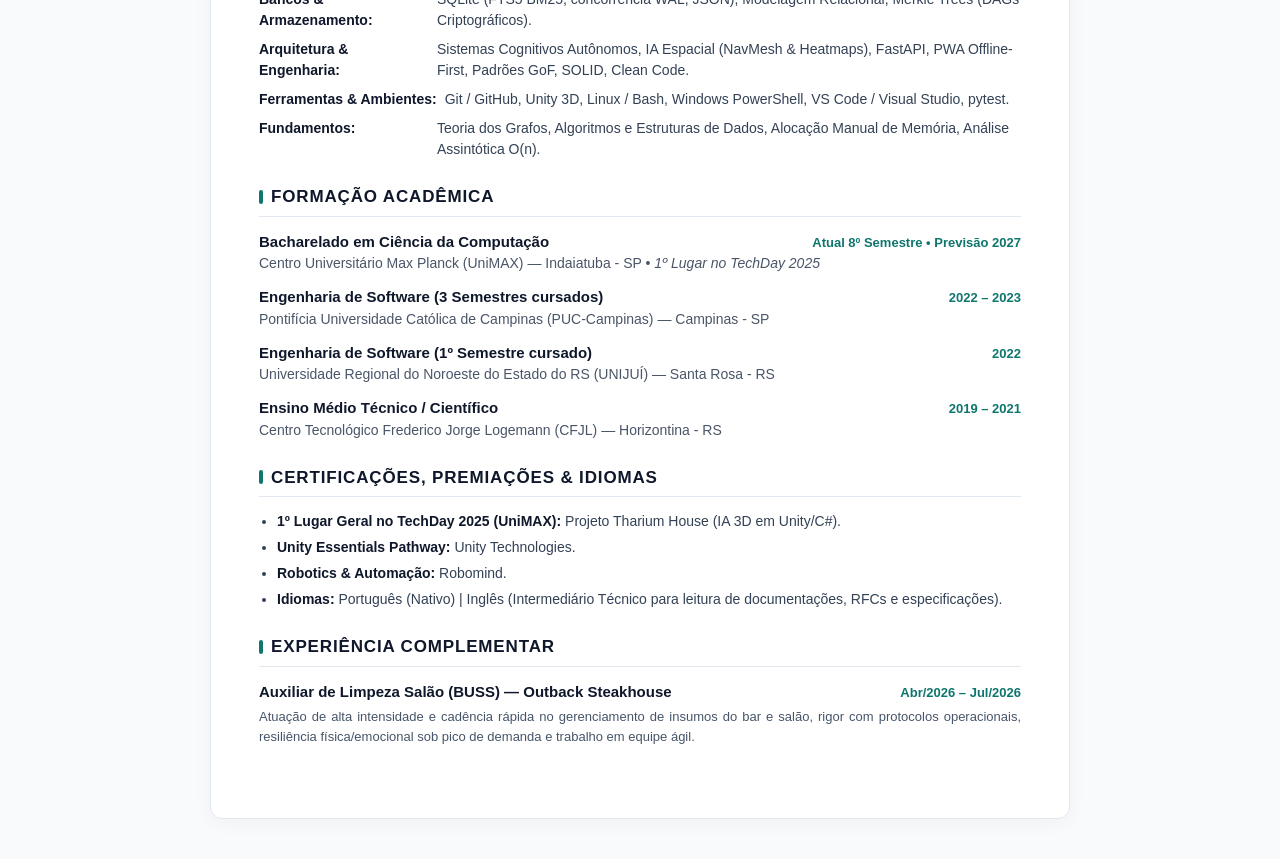
==== commit 21e2055d: "fix(cv): corrigir cargo da experiencia complementar para Auxiliar de Limpeza Salao" ====
--- a/curriculo.html
+++ b/curriculo.html
@@ -473,7 +473,7 @@
       <h2>Experiência Complementar</h2>
       <div class="timeline-item">
         <div class="timeline-head">
-          <div class="timeline-title">Auxiliar de Operações & Salão (BUSS) — Outback Steakhouse</div>
+          <div class="timeline-title">Auxiliar de Limpeza Salão (BUSS) — Outback Steakhouse</div>
           <div class="timeline-period">Abr/2026 – Jul/2026</div>
         </div>
         <p style="font-size: 0.8125rem; color: #475569; margin-top: 4px;">
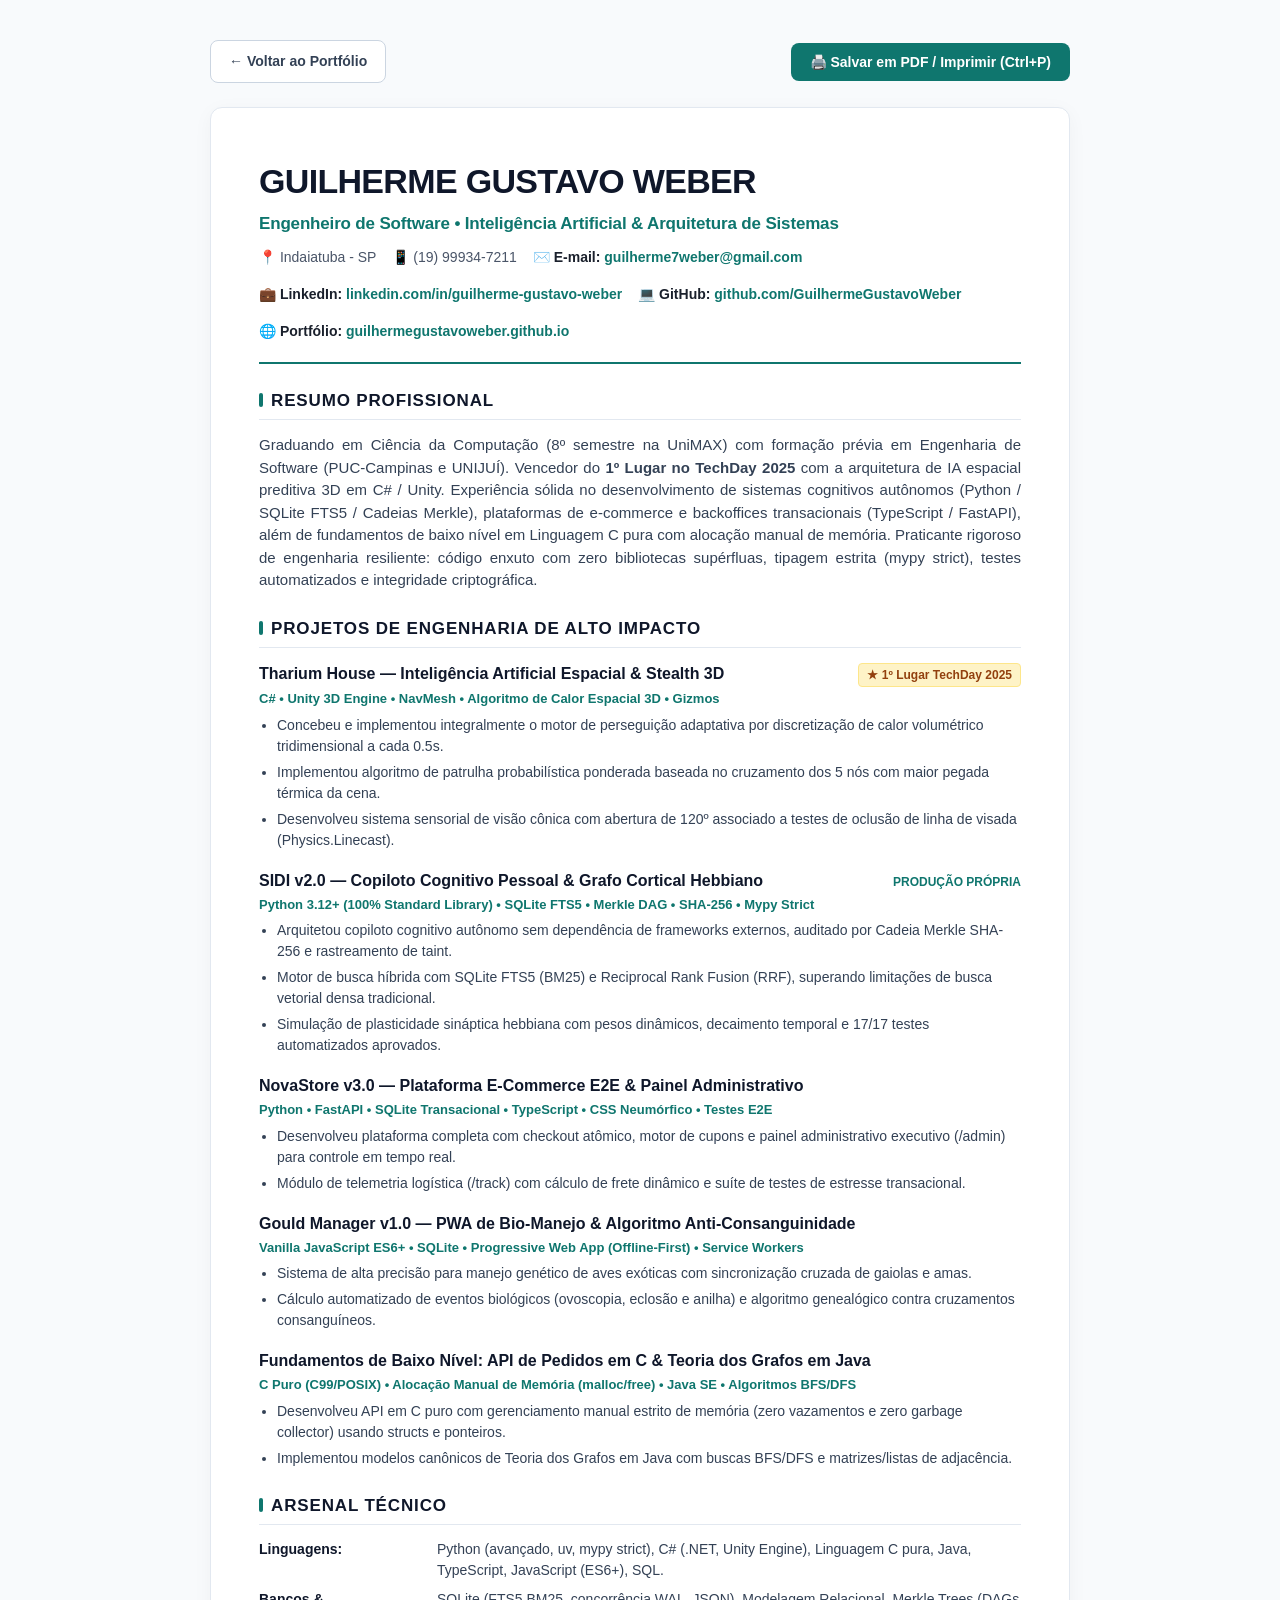
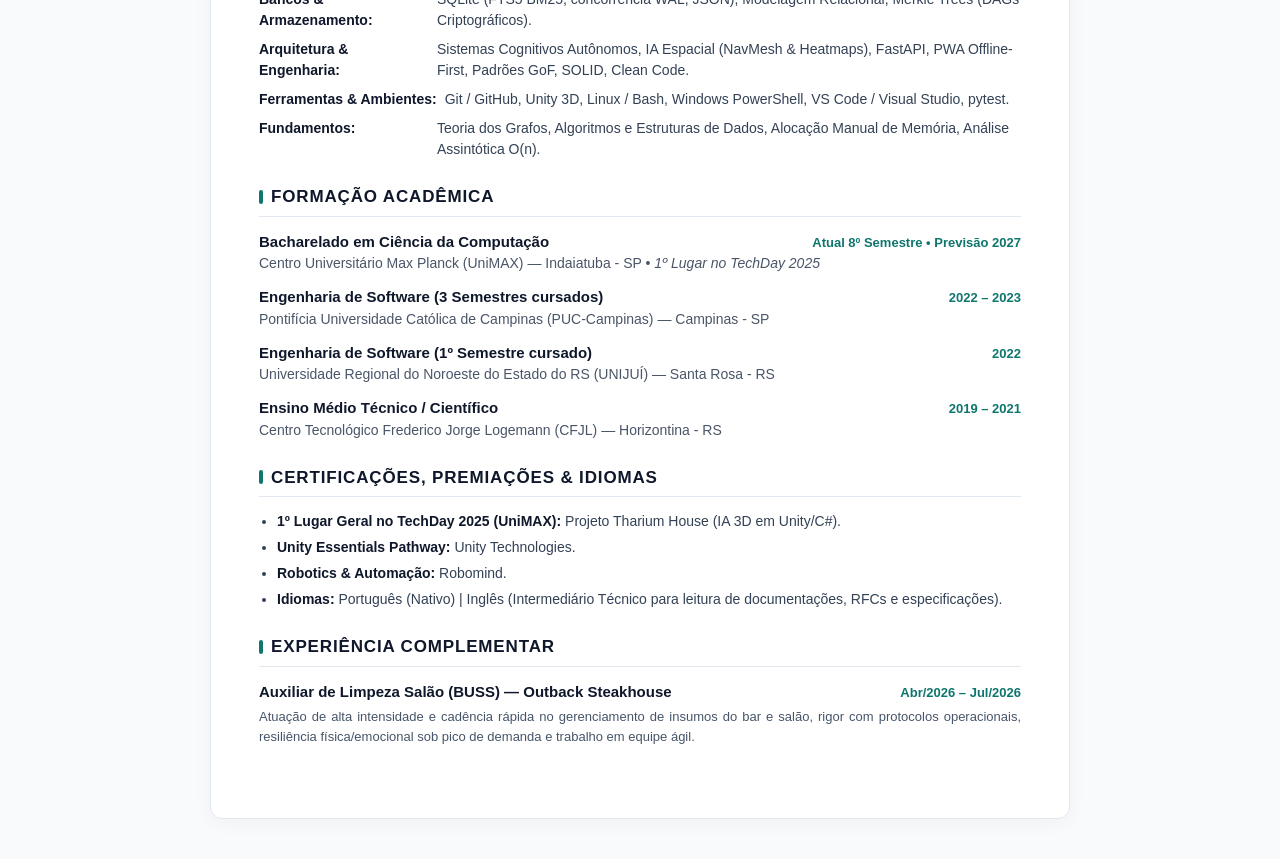
==== commit bcc1fdfb: "fix(cv): adicionar rotulos explicativos aos links de contato no curriculo" ====
--- a/curriculo.html
+++ b/curriculo.html
@@ -115,6 +115,11 @@
       margin-top: 10px;
     }
 
+    .contact-bar strong {
+      color: var(--text);
+      font-weight: 700;
+    }
+
     .contact-bar a {
       color: var(--accent);
       text-decoration: none;
@@ -277,6 +282,9 @@
         border: none;
         box-shadow: none;
         max-width: 100%;
+      }
+      .contact-bar strong {
+        color: #0f172a !important;
       }
       a {
         text-decoration: none;
@@ -310,10 +318,10 @@
       <div class="contact-bar">
         <span>📍 Indaiatuba - SP</span>
         <span>📱 (19) 99934-7211</span>
-        <span>✉️ <a href="mailto:guilherme7weber@gmail.com">guilherme7weber@gmail.com</a></span>
-        <span>🔗 <a href="https://linkedin.com/in/guilherme-gustavo-weber/" target="_blank">linkedin.com/in/guilherme-gustavo-weber</a></span>
-        <span>💻 <a href="https://github.com/GuilhermeGustavoWeber" target="_blank">github.com/GuilhermeGustavoWeber</a></span>
-        <span>🌐 <a href="https://guilhermegustavoweber.github.io" target="_blank">guilhermegustavoweber.github.io</a></span>
+        <span>✉️ <strong>E-mail:</strong> <a href="mailto:guilherme7weber@gmail.com">guilherme7weber@gmail.com</a></span>
+        <span>💼 <strong>LinkedIn:</strong> <a href="https://linkedin.com/in/guilherme-gustavo-weber/" target="_blank" rel="noopener noreferrer">linkedin.com/in/guilherme-gustavo-weber</a></span>
+        <span>💻 <strong>GitHub:</strong> <a href="https://github.com/GuilhermeGustavoWeber" target="_blank" rel="noopener noreferrer">github.com/GuilhermeGustavoWeber</a></span>
+        <span>🌐 <strong>Portfólio:</strong> <a href="https://guilhermegustavoweber.github.io" target="_blank" rel="noopener noreferrer">guilhermegustavoweber.github.io</a></span>
       </div>
     </header>
 
